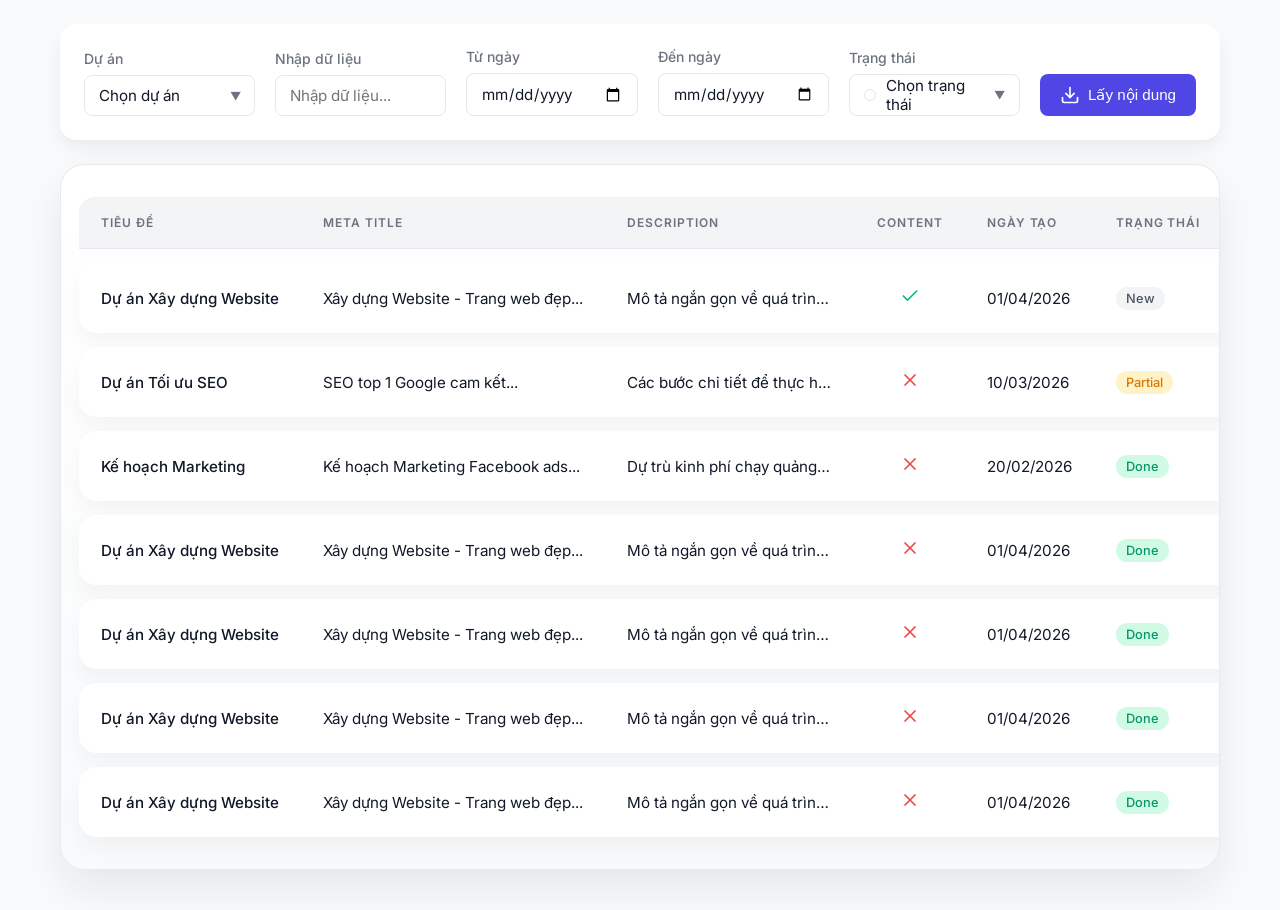
==== view/form/index.html @ 55ef8425 "code table" ====
﻿<!DOCTYPE html>
<html lang="vi">

<head>
    <meta charset="UTF-8">
    <meta name="viewport" content="width=device-width, initial-scale=1.0">
    <title>Giao diện Tìm kiếm Dự án</title>
    <link rel="stylesheet" href="style.css">
    <link href="https://fonts.googleapis.com/css2?family=Inter:wght@400;500;600&display=swap" rel="stylesheet">
</head>

<body>

    <div class="main-wrapper">
        <div class="filter-container">
            <!-- Lọc Dự án -->
            <div class="filter-group">
                <label for="project">Dự án</label>
                <div class="select-wrapper">
                    <select id="project" name="project">
                        <option value="">Chọn dự án</option>
                        <option value="project1">Dự án A</option>
                        <option value="project2">Dự án B</option>
                        <option value="project3">Dự án C</option>
                    </select>
                </div>
            </div>

            <!-- Nhập dữ liệu -->
            <div class="filter-group">
                <label for="searchData">Nhập dữ liệu</label>
                <input type="text" id="searchData" placeholder="Nhập dữ liệu...">
            </div>

            <!-- Ngày tạo (Từ) -->
            <div class="filter-group date-group">
                <label for="dateFrom">Từ ngày</label>
                <input type="date" id="dateFrom">
            </div>

            <!-- Ngày tạo (Đến) -->
            <div class="filter-group date-group">
                <label for="dateTo">Đến ngày</label>
                <input type="date" id="dateTo">
            </div>

            <!-- Trạng thái -->
            <div class="filter-group">
                <label for="status">Trạng thái</label>
                <div class="custom-select-wrapper" id="custom-status-wrapper">
                    <div class="custom-select" id="custom-status-display">
                        <span class="status-dot default"></span> Chọn trạng thái
                    </div>
                    <div class="custom-options">
                        <div class="custom-option" data-value="new">
                            <span class="status-dot grey"></span> New
                        </div>
                        <div class="custom-option" data-value="partial">
                            <span class="status-dot yellow"></span> Partial
                        </div>
                        <div class="custom-option" data-value="done">
                            <span class="status-dot green"></span> Done
                        </div>
                    </div>
                </div>
                <!-- Hidden input to store value if submitting form -->
                <input type="hidden" id="status" name="status" value="">
            </div>

            <!-- Nút Lấy nội dung -->
            <div class="filter-actions">
                <button class="btn-primary" type="button" onclick="fetchContent()">
                    <svg width="20" height="20" viewBox="0 0 24 24" fill="none" stroke="currentColor" stroke-width="2"
                        stroke-linecap="round" stroke-linejoin="round">
                        <path d="M21 15v4a2 2 0 0 1-2 2H5a2 2 0 0 1-2-2v-4"></path>
                        <polyline points="7 10 12 15 17 10"></polyline>
                        <line x1="12" y1="15" x2="12" y2="3"></line>
                    </svg>
                    Lấy nội dung
                </button>
            </div>
        </div>

        <!-- Bảng dữ liệu -->
        <div class="table-container">
            <table>
                <thead>
                    <tr>
                        <th>Tiêu đề</th>
                        <th>Meta Title</th>
                        <th>Description</th>
                        <th class="text-center">Content</th>
                        <th>Ngày tạo</th>
                        <th>Trạng thái</th>
                        <th>Ngày cập nhật</th>
                        <th class="text-center">Action</th>
                    </tr>
                </thead>
                <tbody id="table-body">
                    <!-- Javascript sẽ tự động thêm dữ liệu vào đây -->
                </tbody>
            </table>
        </div>

    </div>

    <!-- Modal Chỉnh sửa -->
    <div id="editModal" class="modal">
        <div class="modal-content">
            <div class="modal-header">
                <h2>Chỉnh sửa dữ liệu</h2>
                <span class="close-btn" onclick="closeModal()">&times;</span>
            </div>
            <div class="modal-body">
                <input type="hidden" id="edit-id">
                <div class="form-group">
                    <label>Tiêu đề</label>
                    <input type="text" id="edit-title">
                </div>
                <div class="form-group">
                    <label>Meta Title</label>
                    <input type="text" id="edit-metaTitle">
                </div>
                <div class="form-group">
                    <label>Description</label>
                    <textarea id="edit-description" rows="3"></textarea>
                </div>
                <div class="form-row">
                    <div class="form-group">
                        <label>Trạng thái</label>
                        <select id="edit-status">
                            <option value="new">New</option>
                            <option value="partial">Partial</option>
                            <option value="done">Done</option>
                        </select>
                    </div>
                </div>
            </div>
            <div class="modal-footer">
                <button class="btn-cancel" onclick="closeModal()">Hủy</button>
                <button class="btn-primary" onclick="saveEdit()">Lưu thay đổi</button>
            </div>
        </div>
    </div>

    <!-- Modal Dán nội dung -->
    <div id="contentModal" class="modal">
        <div class="modal-content" style="max-width: 500px;">
            <div class="modal-header">
                <h2>Dán Nội dung</h2>
                <span class="close-btn" onclick="closeContentModal()">&times;</span>
            </div>
            <div class="modal-body">
                <input type="hidden" id="content-id">
                <div class="form-group">
                    <textarea id="paste-content" rows="8"
                        placeholder="Dán toàn bộ nội dung của dự án vào đây..."></textarea>
                </div>
            </div>
            <div class="modal-footer">
                <button class="btn-cancel" onclick="closeContentModal()">Hủy</button>
                <button class="btn-primary" onclick="saveContent()">Lưu nội dung</button>
            </div>
        </div>
    </div>


    <script type="module" src="../../controller/index.js"></script>
</body>

</html>
---- view/form/style.css ----
:root {
    --primary: #4F46E5;
    /* Indigo 600 */
    --primary-hover: #4338CA;
    --bg: #F9FAFB;
    --card-bg: #FFFFFF;
    --text-main: #111827;
    --text-muted: #6B7280;
    --border: #E5E7EB;

    /* Status Colors */
    --status-new: #9CA3AF;
    /* Gray 400 */
    --status-partial: #FBBF24;
    /* Amber 400 */
    --status-done: #10B981;
    /* Emerald 500 */
}

* {
    box-sizing: border-box;
    margin: 0;
    padding: 0;
}

body {
    font-family: 'Inter', sans-serif;
    background-color: var(--bg);
    color: var(--text-main);
    display: flex;
    justify-content: center;
    align-items: flex-start;
    padding-top: 24px;
    min-height: 100vh;
}

.main-wrapper {
    display: flex;
    flex-direction: column;
    gap: 24px;
    width: 100%;
    max-width: 1200px;
    padding: 0 20px 40px;
}

/* Container */
.filter-container {
    background-color: var(--card-bg);
    padding: 24px;
    border-radius: 16px;
    box-shadow: 0 10px 25px rgba(0, 0, 0, 0.05), 0 4px 6px rgba(0, 0, 0, 0.02);
    display: flex;
    flex-wrap: wrap;
    gap: 20px;
    align-items: flex-end;
    width: 100%;
}

/* Filter Group */
.filter-group {
    display: flex;
    flex-direction: column;
    gap: 8px;
    flex: 1;
    min-width: 160px;
}

.filter-group label {
    font-size: 0.875rem;
    font-weight: 500;
    color: var(--text-muted);
}

/* Inputs, Selects */
input[type="text"],
input[type="date"],
select {
    width: 100%;
    padding: 10px 14px;
    border: 1px solid var(--border);
    border-radius: 8px;
    font-size: 0.95rem;
    font-family: 'Inter', sans-serif;
    outline: none;
    transition: all 0.2s ease;
    background-color: #fff;
    color: var(--text-main);
    cursor: pointer;
}

input[type="text"]:focus,
input[type="date"]:focus,
select:focus {
    border-color: var(--primary);
    box-shadow: 0 0 0 3px rgba(79, 70, 229, 0.1);
}

input[type="text"] {
    cursor: text;
}

/* Standard Select Wrapper for Project */
.select-wrapper {
    position: relative;
}

.select-wrapper::after {
    content: "▼";
    font-size: 0.7rem;
    color: var(--text-muted);
    position: absolute;
    right: 14px;
    top: 50%;
    transform: translateY(-50%);
    pointer-events: none;
}

select {
    appearance: none;
    -webkit-appearance: none;
}

/* Custom Status Dropdown */
.custom-select-wrapper {
    position: relative;
    user-select: none;
}

.custom-select {
    height: 42px;
    /* giống input + button */
    padding: 0 14px;
    /* bỏ padding top/bottom */
    border: 1px solid var(--border);
    border-radius: 8px;
    font-size: 0.95rem;
    display: flex;
    align-items: center;
    gap: 10px;
    cursor: pointer;
    background: #fff;
    transition: all 0.2s ease;
}

.custom-select::after {
    content: "▼";
    font-size: 0.7rem;
    color: var(--text-muted);
    margin-left: auto;
}

.custom-select-wrapper.active .custom-select {
    border-color: var(--primary);
    box-shadow: 0 0 0 3px rgba(79, 70, 229, 0.1);
}

.custom-options {
    position: absolute;
    top: 100%;
    left: 0;
    width: 100%;
    background: #fff;
    border: 1px solid var(--primary);
    border-top: none;
    border-bottom-left-radius: 8px;
    border-bottom-right-radius: 8px;
    overflow: hidden;
    display: none;
    z-index: 10;
    box-shadow: 0 10px 15px -3px rgba(0, 0, 0, 0.1);
}

.custom-select-wrapper.active .custom-options {
    display: block;
    animation: fadeIn 0.2s ease-out;
}

@keyframes fadeIn {
    from {
        opacity: 0;
        transform: translateY(-5px);
    }

    to {
        opacity: 1;
        transform: translateY(0);
    }
}

.custom-option {
    padding: 10px 14px;
    display: flex;
    align-items: center;
    gap: 10px;
    cursor: pointer;
    transition: background 0.15s;
}

.custom-option:hover {
    background-color: var(--bg);
}

/* Status Dots */
.status-dot {
    width: 12px;
    height: 12px;
    border-radius: 50%;
    display: inline-block;
    flex-shrink: 0;
}

.status-dot.default {
    background-color: transparent;
    border: 1px solid var(--border);
}

.status-dot.grey {
    background-color: var(--status-new);
    box-shadow: 0 0 8px rgba(156, 163, 175, 0.4);
}

.status-dot.yellow {
    background-color: var(--status-partial);
    box-shadow: 0 0 8px rgba(251, 191, 36, 0.4);
}

.status-dot.green {
    background-color: var(--status-done);
    box-shadow: 0 0 8px rgba(16, 185, 129, 0.4);
}

/* Button */
.filter-actions {
    display: flex;
    align-items: flex-end;
}

.btn-primary {
    background-color: var(--primary);
    color: white;
    border: none;
    padding: 10px 20px;
    border-radius: 8px;
    font-size: 0.95rem;
    font-weight: 500;
    cursor: pointer;
    display: flex;
    align-items: center;
    gap: 8px;
    transition: all 0.2s;
    height: 42px;
    /* matches inputs */
}

.btn-primary:hover {
    background-color: var(--primary-hover);
    transform: translateY(-1px);
    box-shadow: 0 4px 12px rgba(79, 70, 229, 0.25);
}

.btn-primary:active {
    transform: translateY(0);
}

/* Responsive */
@media (max-width: 768px) {
    .filter-container {
        flex-direction: column;
        align-items: stretch;
    }

    .filter-actions {
        margin-top: 10px;
    }

    .btn-primary {
        width: 100%;
        justify-content: center;
    }
}

/* Table Styles */
.table-container {
    background: linear-gradient(180deg, rgba(255, 255, 255, 0.96), rgba(249, 250, 251, 0.98));
    border: 1px solid rgba(229, 231, 235, 0.9);
    border-radius: 24px;
    box-shadow: 0 20px 40px rgba(15, 23, 42, 0.08);
    overflow-x: auto;
    width: 100%;
    padding: 18px;
}

table {
    width: 100%;
    border-collapse: separate;
    border-spacing: 0 14px;
    text-align: left;
    white-space: nowrap;
    min-width: 900px;
}

thead {
    background: transparent;
}

thead th {
    padding: 18px 22px;
    background: #F3F4F6;
    border-bottom: 1px solid rgba(229, 231, 235, 0.9);
    color: var(--text-muted);
    font-size: 0.75rem;
    font-weight: 600;
    text-transform: uppercase;
    letter-spacing: 0.08em;
    vertical-align: middle;
}

th:first-child {
    border-top-left-radius: 16px;
}

th:last-child {
    border-top-right-radius: 16px;
}

td {
    padding: 18px 22px;
    font-size: 0.95rem;
    color: var(--text-main);
    vertical-align: middle;
    border: none;
    background: transparent;
}

tbody tr {
    background-color: #ffffff;
    border-radius: 18px;
    box-shadow: 0 12px 24px rgba(15, 23, 42, 0.04);
    transition: transform 0.25s ease, box-shadow 0.25s ease, background-color 0.25s ease;
}

tbody tr:hover {
    background-color: #F8FAFC;
    transform: translateY(-2px);
    box-shadow: 0 18px 36px rgba(15, 23, 42, 0.08);
}

tbody tr td:first-child {
    border-top-left-radius: 18px;
    border-bottom-left-radius: 18px;
}

tbody tr td:last-child {
    border-top-right-radius: 18px;
    border-bottom-right-radius: 18px;
}

tbody tr:last-child td {
    border-bottom: none;
}

/* Utilities */
.text-center {
    text-align: center !important;
}

.font-medium {
    font-weight: 500;
    color: #111827;
}

.truncate {
    max-width: 250px;
    white-space: nowrap;
    overflow: hidden;
    text-overflow: ellipsis;
}

/* Icons in Table */
.icon-success {
    width: 20px;
    height: 20px;
    color: var(--status-done);
    display: inline-block;
}

.icon-error {
    width: 20px;
    height: 20px;
    color: #EF4444;
    /* Red 500 */
    display: inline-block;
}

/* Badges */
.badge {
    padding: 4px 10px;
    border-radius: 999px;
    font-size: 0.8rem;
    font-weight: 500;
    display: inline-flex;
    align-items: center;
}

.badge-new {
    background-color: #F3F4F6;
    color: #4B5563;
}

.badge-partial {
    background-color: #FEF3C7;
    color: #D97706;
}

.badge-done {
    background-color: #D1FAE5;
    color: #059669;
}

/* Action Buttons */
.actions {
    display: flex;
    gap: 4px;
    justify-content: center;
}

.btn-icon {
    background: transparent;
    border: none;
    color: var(--text-muted);
    cursor: pointer;
    padding: 8px;
    border-radius: 8px;
    transition: all 0.2s;
    display: inline-flex;
    align-items: center;
    justify-content: center;
}

.btn-icon svg {
    width: 18px;
    height: 18px;
}

.btn-icon:hover {
    background-color: var(--bg);
    color: var(--primary);
}

.btn-icon.text-danger:hover {
    background-color: #FEE2E2;
    color: #EF4444;
}

/* Modal Styling */
.modal {
    display: none;
    position: fixed;
    z-index: 1000;
    left: 0;
    top: 0;
    width: 100%;
    height: 100%;
    background-color: rgba(0, 0, 0, 0.4);
    align-items: center;
    justify-content: center;
}

.modal.active {
    display: flex;
}

.modal-content {
    background-color: #fff;
    border-radius: 12px;
    width: 100%;
    max-width: 600px;
    box-shadow: 0 20px 25px -5px rgba(0, 0, 0, 0.1);
    display: flex;
    flex-direction: column;
}

.modal-header {
    padding: 20px 24px;
    border-bottom: 1px solid var(--border);
    display: flex;
    justify-content: space-between;
    align-items: center;
}

.modal-header h2 {
    font-size: 1.25rem;
    font-weight: 600;
}

.close-btn {
    font-size: 1.5rem;
    cursor: pointer;
    color: var(--text-muted);
    transition: color 0.15s;
}

.close-btn:hover {
    color: var(--text-main);
}

.modal-body {
    padding: 24px;
    display: flex;
    flex-direction: column;
    gap: 16px;
    max-height: 70vh;
    overflow-y: auto;
}

.form-group {
    display: flex;
    flex-direction: column;
    gap: 8px;
}

.form-group label {
    font-size: 0.875rem;
    font-weight: 500;
    color: var(--text-main);
}

.form-group textarea,
.form-group input {
    width: 100%;
    padding: 10px 14px;
    border: 1px solid var(--border);
    border-radius: 8px;
    font-size: 0.95rem;
    font-family: inherit;
    outline: none;
    transition: all 0.2s ease;
}

.form-group textarea {
    resize: vertical;
}

.form-group textarea:focus,
.form-group input:focus {
    border-color: var(--primary);
    box-shadow: 0 0 0 3px rgba(79, 70, 229, 0.1);
}

.form-row {
    display: flex;
    gap: 16px;
}

.form-row .form-group {
    flex: 1;
}

.modal-footer {
    padding: 16px 24px;
    border-top: 1px solid var(--border);
    display: flex;
    justify-content: flex-end;
    gap: 12px;
}

.btn-cancel {
    background-color: white;
    border: 1px solid var(--border);
    color: var(--text-main);
    padding: 10px 20px;
    border-radius: 8px;
    font-weight: 500;
    cursor: pointer;
    transition: all 0.2s;
}

.btn-cancel:hover {
    background-color: var(--bg);
}
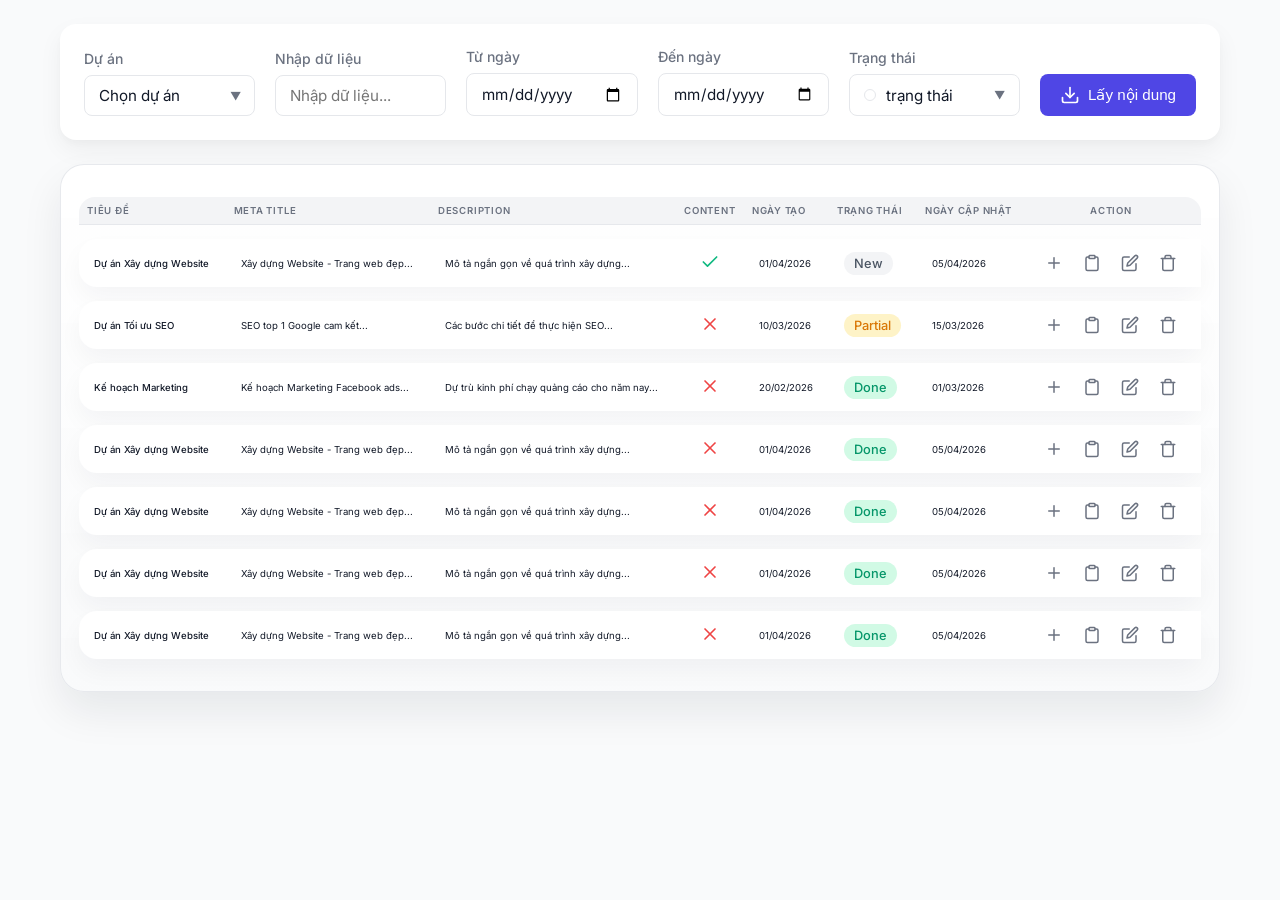
==== commit 190e0c6b: "TST dẩy qua function nhập vào acction" ====
--- a/view/form/index.html
+++ b/view/form/index.html
@@ -49,7 +49,7 @@
                 <label for="status">Trạng thái</label>
                 <div class="custom-select-wrapper" id="custom-status-wrapper">
                     <div class="custom-select" id="custom-status-display">
-                        <span class="status-dot default"></span> Chọn trạng thái
+                        <span class="status-dot default"></span> trạng thái
                     </div>
                     <div class="custom-options">
                         <div class="custom-option" data-value="new">
@@ -100,6 +100,49 @@
                     <!-- Javascript sẽ tự động thêm dữ liệu vào đây -->
                 </tbody>
             </table>
+
+            <div id="addRowForm" class="inline-form hidden">
+                <div class="inline-form-header">
+                    <h3>Thêm dữ liệu mới</h3>
+                    <span id="close-add-form" class="close-btn">&times;</span>
+                </div>
+                <div class="form-row">
+                    <div class="form-group">
+                        <label for="add-title">Tiêu đề</label>
+                        <input type="text" id="add-title" placeholder="Nhập tiêu đề">
+                    </div>
+                    <div class="form-group">
+                        <label for="add-metaTitle">Meta Title</label>
+                        <input type="text" id="add-metaTitle" placeholder="Nhập meta title">
+                    </div>
+                </div>
+                <div class="form-group">
+                    <label for="add-description">Description</label>
+                    <textarea id="add-description" rows="3" placeholder="Nhập mô tả"></textarea>
+                </div>
+                <div class="form-row">
+                    <div class="form-group">
+                        <label for="add-status">Trạng thái</label>
+                        <select id="add-status">
+                            <option value="new">New</option>
+                            <option value="partial">Partial</option>
+                            <option value="done">Done</option>
+                        </select>
+                    </div>
+                    <div class="form-group">
+                        <label for="add-project">Dự án</label>
+                        <select id="add-project">
+                            <option value="project1">Dự án A</option>
+                            <option value="project2">Dự án B</option>
+                            <option value="project3">Dự án C</option>
+                        </select>
+                    </div>
+                </div>
+                <div class="inline-form-actions">
+                    <button class="btn-cancel" type="button" id="cancel-add-row">Hủy</button>
+                    <button class="btn-primary" type="button" id="save-add-row">Thêm</button>
+                </div>
+            </div>
         </div>
 
     </div>
@@ -109,7 +152,7 @@
         <div class="modal-content">
             <div class="modal-header">
                 <h2>Chỉnh sửa dữ liệu</h2>
-                <span class="close-btn" onclick="closeModal()">&times;</span>
+                <span class="close-btn">&times;</span>
             </div>
             <div class="modal-body">
                 <input type="hidden" id="edit-id">
@@ -137,8 +180,8 @@
                 </div>
             </div>
             <div class="modal-footer">
-                <button class="btn-cancel" onclick="closeModal()">Hủy</button>
-                <button class="btn-primary" onclick="saveEdit()">Lưu thay đổi</button>
+                <button class="btn-cancel">Hủy</button>
+                <button class="btn-primary">Lưu thay đổi</button>
             </div>
         </div>
     </div>
@@ -148,7 +191,7 @@
         <div class="modal-content" style="max-width: 500px;">
             <div class="modal-header">
                 <h2>Dán Nội dung</h2>
-                <span class="close-btn" onclick="closeContentModal()">&times;</span>
+                <span class="close-btn">&times;</span>
             </div>
             <div class="modal-body">
                 <input type="hidden" id="content-id">
@@ -158,8 +201,8 @@
                 </div>
             </div>
             <div class="modal-footer">
-                <button class="btn-cancel" onclick="closeContentModal()">Hủy</button>
-                <button class="btn-primary" onclick="saveContent()">Lưu nội dung</button>
+                <button class="btn-cancel">Hủy</button>
+                <button class="btn-primary">Lưu nội dung</button>
             </div>
         </div>
     </div>
--- a/view/form/style.css
+++ b/view/form/style.css
@@ -262,6 +262,32 @@
     transform: translateY(0);
 }
 
+.btn-add-small {
+    border: 1px solid var(--primary);
+    background: transparent;
+    color: var(--primary);
+    border-radius: 999px;
+    padding: 5px 10px;
+    font-size: 0.75rem;
+    font-weight: 600;
+    cursor: pointer;
+    display: inline-flex;
+    align-items: center;
+    justify-content: center;
+    gap: 4px;
+    transition: background 0.2s, transform 0.2s;
+    height: 32px;
+    margin-left: 8px;
+}
+
+.btn-add-small:hover {
+    background-color: rgba(79, 70, 229, 0.08);
+}
+
+.btn-add-small:active {
+    transform: translateY(0);
+}
+
 /* Responsive */
 @media (max-width: 768px) {
     .filter-container {
@@ -304,11 +330,11 @@
 }
 
 thead th {
-    padding: 18px 22px;
+    padding: 8px 8px;
     background: #F3F4F6;
     border-bottom: 1px solid rgba(229, 231, 235, 0.9);
     color: var(--text-muted);
-    font-size: 0.75rem;
+    font-size: 0.6rem;
     font-weight: 600;
     text-transform: uppercase;
     letter-spacing: 0.08em;
@@ -324,8 +350,8 @@
 }
 
 td {
-    padding: 18px 22px;
-    font-size: 0.95rem;
+    padding: 7px 15px;
+    font-size: 0.6rem;
     color: var(--text-main);
     vertical-align: middle;
     border: none;
@@ -480,6 +506,38 @@
     flex-direction: column;
 }
 
+.inline-form {
+    background-color: #ffffff;
+    border: 1px solid rgba(229, 231, 235, 0.9);
+    border-radius: 18px;
+    padding: 20px;
+    margin-top: 18px;
+    box-shadow: 0 12px 24px rgba(15, 23, 42, 0.05);
+}
+
+.inline-form.hidden {
+    display: none;
+}
+
+.inline-form-header {
+    display: flex;
+    align-items: center;
+    justify-content: space-between;
+    margin-bottom: 16px;
+}
+
+.inline-form-header h3 {
+    font-size: 1rem;
+    margin: 0;
+}
+
+.inline-form-actions {
+    display: flex;
+    justify-content: flex-end;
+    gap: 12px;
+    margin-top: 16px;
+}
+
 .modal-header {
     padding: 20px 24px;
     border-bottom: 1px solid var(--border);
